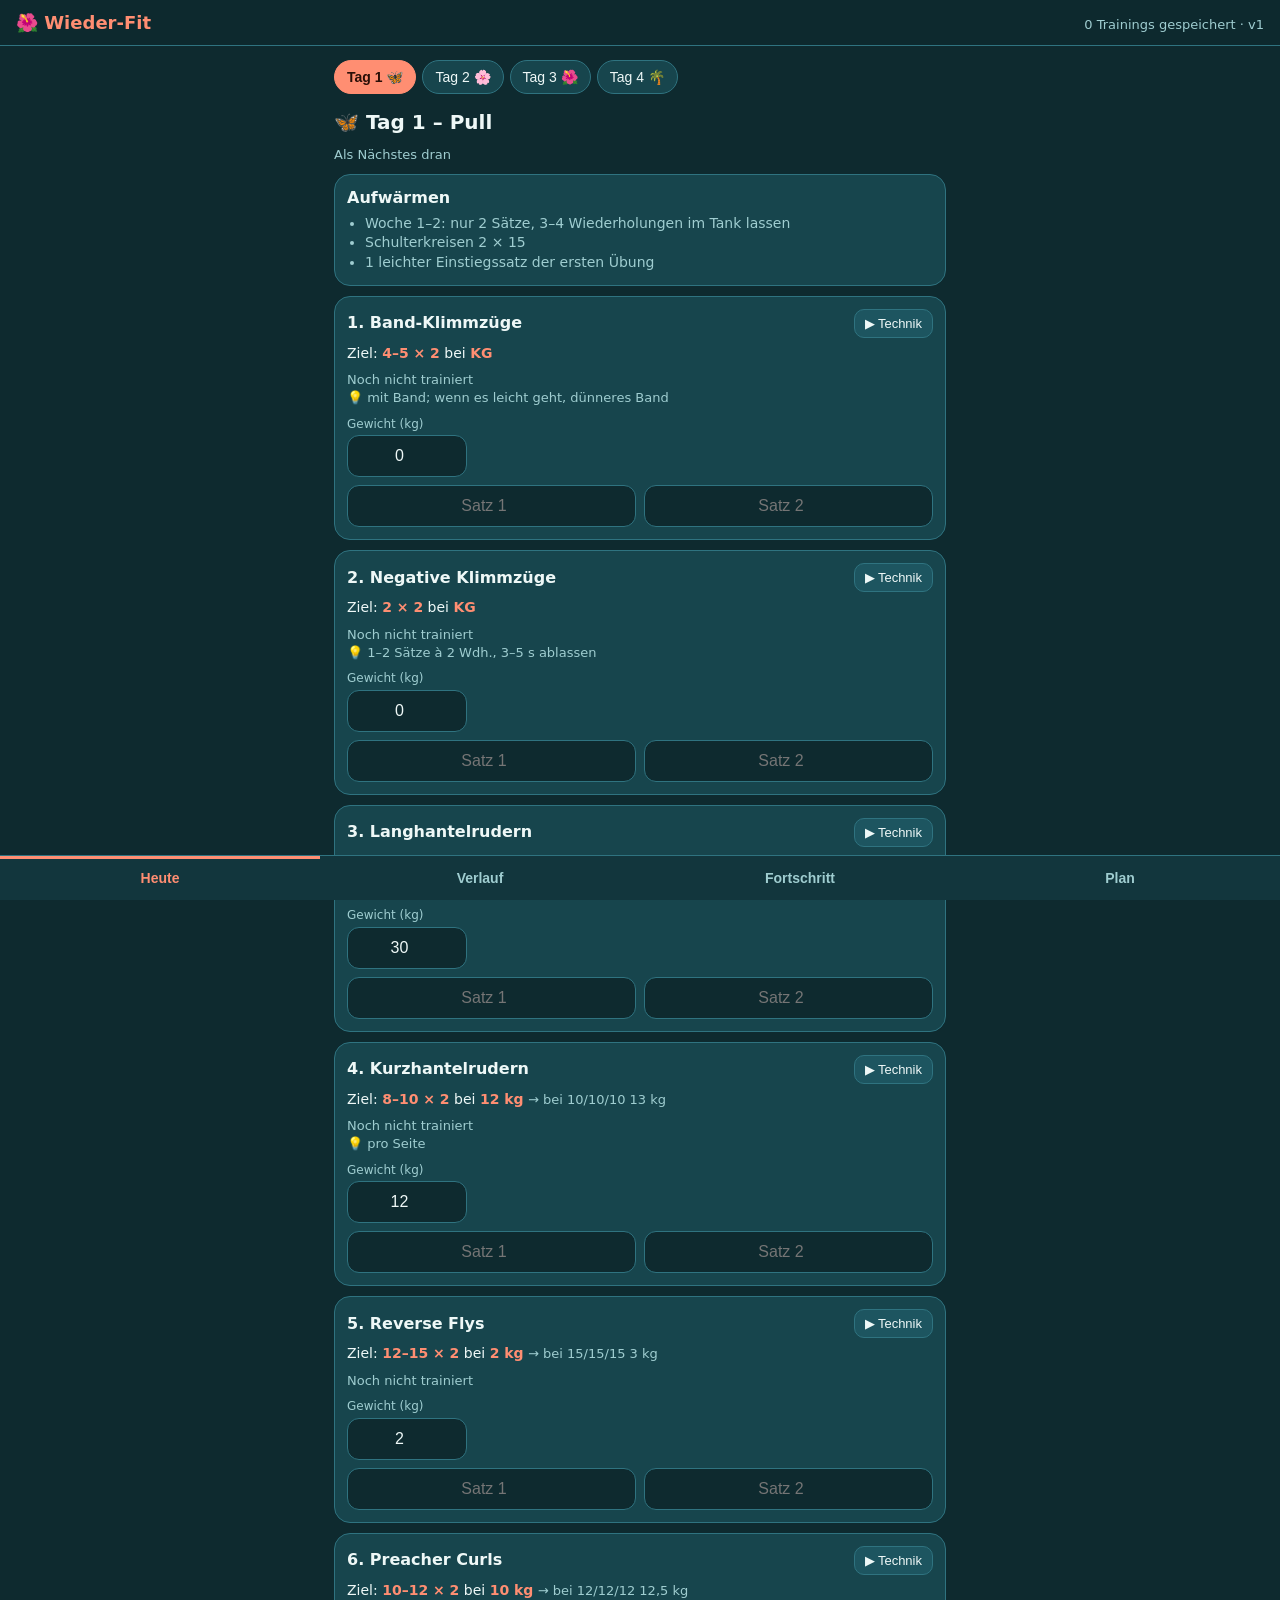
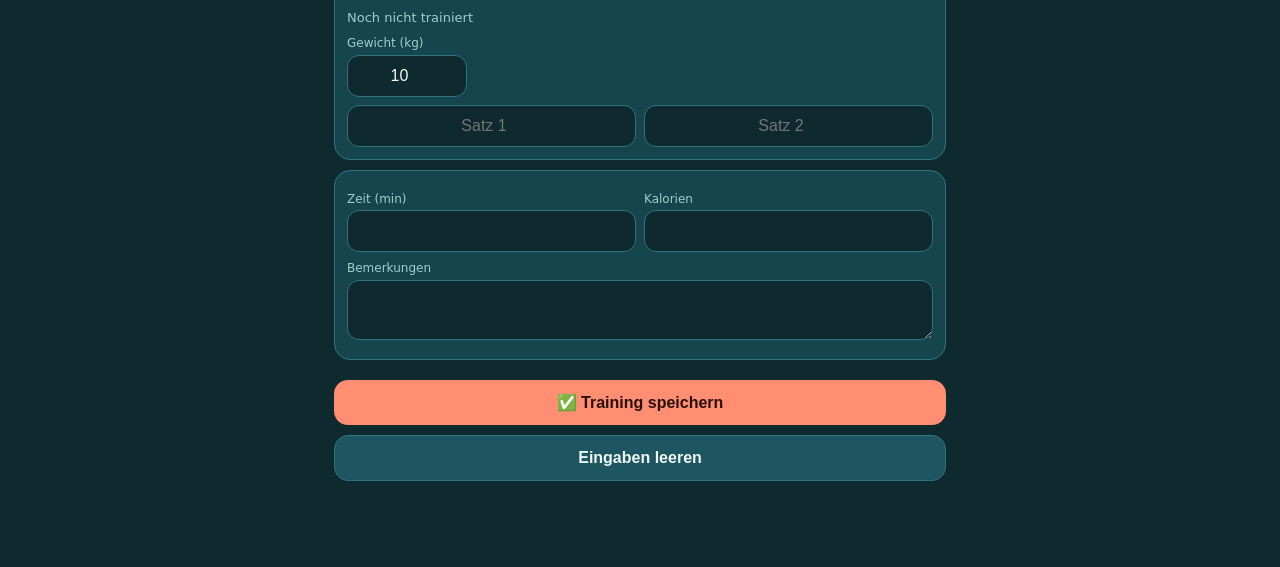
==== sie/index.html @ 88bca6ba "Wieder-Fit: eigene App für die Partnerin unter /sie/ Co-Authored-By: Claude Sonnet 5.5 <noreply@anth" ====
<!doctype html>
<html lang="de">
<head>
<meta charset="utf-8">
<meta name="viewport" content="width=device-width, initial-scale=1, viewport-fit=cover">
<meta name="theme-color" content="#12363d">
<link rel="manifest" href="manifest.webmanifest">
<link rel="icon" href="icon-192.png">
<link rel="apple-touch-icon" href="icon-192.png">
<title>Wieder-Fit</title>
<link rel="stylesheet" href="style.css">
</head>
<body>
<header class="top">
  <div class="brand">🌺 Wieder-Fit</div>
  <div id="sub" class="sub"></div>
</header>
<main id="view"></main>
<nav class="tabs">
  <button data-tab="heute" class="on">Heute</button>
  <button data-tab="verlauf">Verlauf</button>
  <button data-tab="fortschritt">Fortschritt</button>
  <button data-tab="plan">Plan</button>
</nav>
<dialog id="dlg"></dialog>
<div id="toast" class="toast" hidden></div>
<script src="plan.js"></script>
<script src="logic.js"></script>
<script src="howto.js"></script>
<script src="app.js"></script>
</body>
</html>
---- sie/style.css ----
:root{
  --bg:#0e2a2f; --bg2:#12363d; --card:#17454d; --card2:#1d5560; --line:#2f7380;
  --text:#eef8f7; --muted:#9fcdd0; --accent:#ff8e72; --accent2:#f2c14e; --danger:#ef7b6b;
}
*{box-sizing:border-box;-webkit-tap-highlight-color:transparent}
html,body{margin:0;background:var(--bg);color:var(--text);font:16px/1.4 system-ui,-apple-system,Segoe UI,Roboto,sans-serif}
body{min-height:100vh;background:
  radial-gradient(900px 400px at 100% -10%,rgba(255,142,114,.10),transparent 60%),
  radial-gradient(700px 400px at -10% 110%,rgba(60,160,170,.18),transparent 60%),var(--bg);
  padding-bottom:calc(72px + env(safe-area-inset-bottom))}
.top{position:sticky;top:0;z-index:5;background:rgba(14,42,47,.92);backdrop-filter:blur(8px);
  padding:calc(10px + env(safe-area-inset-top)) 16px 10px;border-bottom:1px solid var(--line);display:flex;justify-content:space-between;align-items:baseline;gap:8px}
.brand{font-weight:700;font-size:18px;color:var(--accent)}
.sub{color:var(--muted);font-size:13px}
main{padding:12px 14px;max-width:640px;margin:0 auto}
.tabs{position:fixed;left:0;right:0;bottom:0;display:flex;background:var(--bg2);border-top:1px solid var(--line);padding-bottom:env(safe-area-inset-bottom);z-index:6}
.tabs button{flex:1;background:none;border:0;color:var(--muted);padding:14px 4px;font-size:14px;font-weight:600}
.tabs button.on{color:var(--accent);box-shadow:inset 0 3px 0 var(--accent)}
h2{margin:6px 0 10px;font-size:20px}
h3{margin:0;font-size:16px}
.card{background:var(--card);border:1px solid var(--line);border-radius:16px;padding:12px;margin:10px 0}
.card.pulley{border-left:4px solid var(--accent2)}
.row{display:flex;gap:8px;align-items:center;flex-wrap:wrap}
.spread{justify-content:space-between}
.muted{color:var(--muted);font-size:13px}
.badge{display:inline-block;background:var(--accent2);color:#2b2100;border-radius:999px;font-size:11px;font-weight:700;padding:2px 8px;margin-left:6px;vertical-align:middle}
.goal{margin:6px 0 8px;font-size:14px}
.goal b{color:var(--accent)}
.up{color:var(--accent);font-weight:700}
.sets{display:grid;grid-template-columns:repeat(auto-fit,minmax(58px,1fr));gap:8px;margin-top:8px}
input,select,textarea{width:100%;background:var(--bg);color:var(--text);border:1px solid var(--line);border-radius:12px;padding:11px 10px;font-size:16px;text-align:center}
textarea{text-align:left}
input:focus,select:focus,textarea:focus{outline:2px solid var(--accent);border-color:var(--accent)}
label.f{display:block;font-size:12px;color:var(--muted);margin:8px 0 3px}
.wgt{max-width:120px}
button.btn{background:var(--accent);color:#2a0f08;border:0;border-radius:14px;padding:13px 16px;font-size:16px;font-weight:700;width:100%;margin-top:10px}
a.btn{display:block;text-align:center;text-decoration:none;border-radius:14px;padding:13px 16px;font-size:16px;font-weight:700;margin-top:10px;background:var(--accent);color:#2a0f08}
button.btn.sec{background:var(--card2);color:var(--text);border:1px solid var(--line)}
button.btn.dng{background:transparent;color:var(--danger);border:1px solid var(--danger)}
button.small{background:var(--card2);color:var(--text);border:1px solid var(--line);border-radius:10px;padding:6px 10px;font-size:13px}
.daypick{display:flex;gap:6px;overflow-x:auto;padding:2px 0 8px}
.daypick button{flex:0 0 auto;background:var(--card);border:1px solid var(--line);color:var(--text);border-radius:999px;padding:8px 12px;font-size:14px}
.daypick button.on{background:var(--accent);color:#2a0f08;border-color:var(--accent);font-weight:700}
.warm{font-size:14px;color:var(--muted);margin:4px 0 0;padding-left:18px}
.toast{position:fixed;left:12px;right:12px;bottom:calc(84px + env(safe-area-inset-bottom));background:var(--accent);color:#2a0f08;border-radius:14px;padding:12px 14px;font-weight:600;z-index:20;box-shadow:0 6px 20px rgba(0,0,0,.4)}
dialog{background:var(--bg2);color:var(--text);border:1px solid var(--line);border-radius:18px;padding:16px;width:min(92vw,520px);max-height:88vh;overflow:auto}
dialog::backdrop{background:rgba(0,0,0,.6)}
.chart{width:100%;height:auto;background:var(--bg);border-radius:12px;border:1px solid var(--line)}
.list-item{display:flex;justify-content:space-between;gap:8px;align-items:center;padding:10px 0;border-bottom:1px solid var(--line)}
.list-item:last-child{border-bottom:0}
.empty{text-align:center;color:var(--muted);padding:30px 10px}
.grid2{display:grid;grid-template-columns:1fr 1fr;gap:8px}
.grid3{display:grid;grid-template-columns:1fr 1fr 1fr;gap:8px}
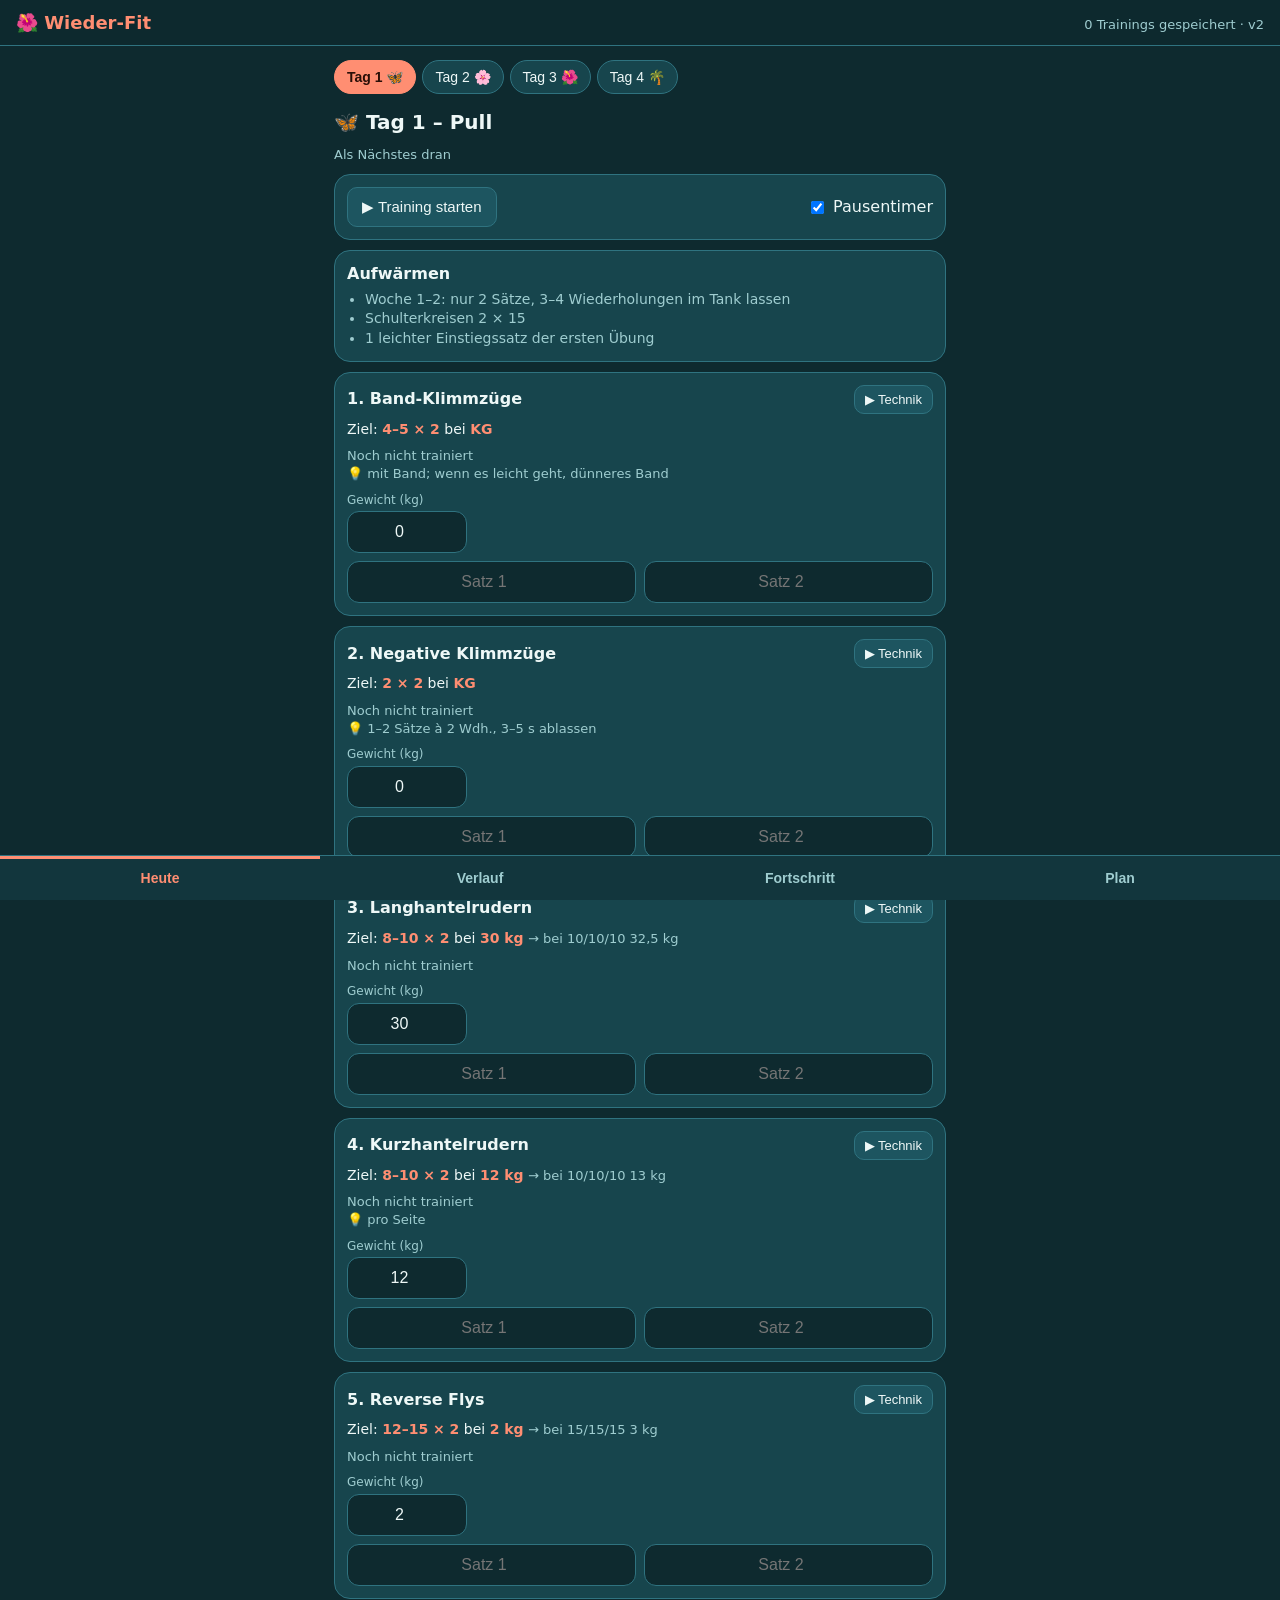
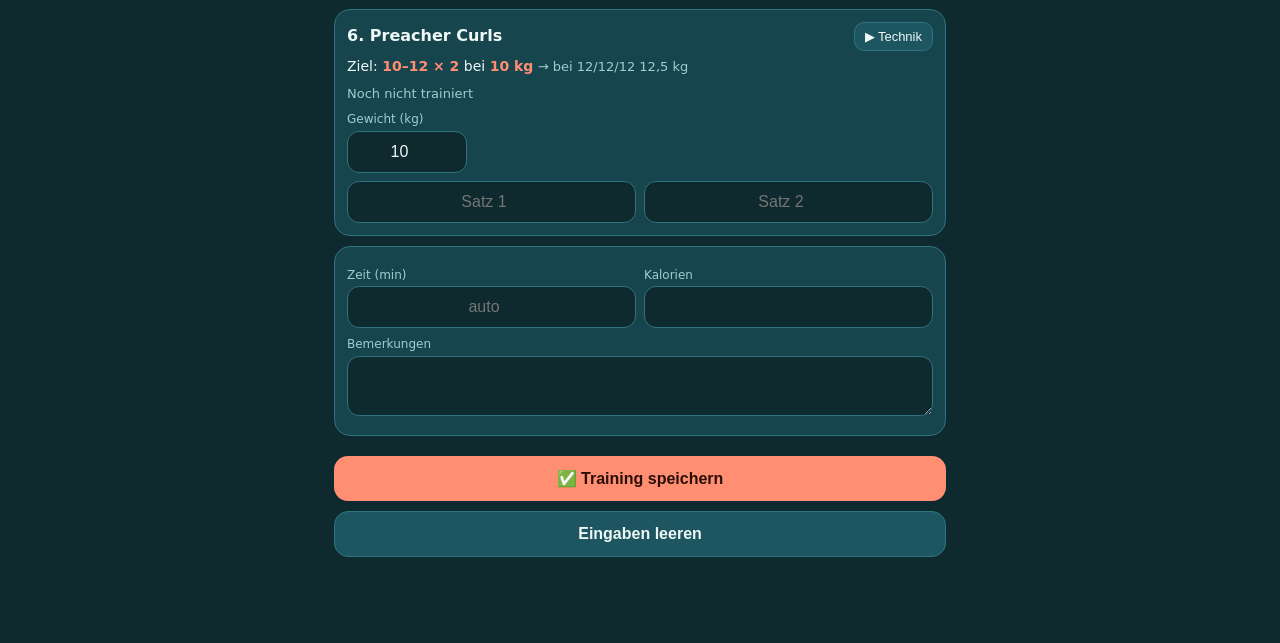
==== commit 7fb5cf53: "Pausentimer, Stoppuhr mit automatischer Zeit, Backup-Erinnerung, Wiedereinstieg-Button (beide Apps) " ====
--- a/sie/index.html
+++ b/sie/index.html
@@ -22,6 +22,7 @@
   <button data-tab="fortschritt">Fortschritt</button>
   <button data-tab="plan">Plan</button>
 </nav>
+<div id="rest" class="rest" hidden><div id="rest-prog" class="rest-prog"></div><div class="row spread rest-in"><span id="rest-txt"></span><span class="row"><button class="small" data-rest="-15">−15</button><button class="small" data-rest="15">+15</button><button class="small" data-rest="stop">✕</button></span></div></div>
 <dialog id="dlg"></dialog>
 <div id="toast" class="toast" hidden></div>
 <script src="plan.js"></script>
--- a/sie/style.css
+++ b/sie/style.css
@@ -51,3 +51,10 @@
 .empty{text-align:center;color:var(--muted);padding:30px 10px}
 .grid2{display:grid;grid-template-columns:1fr 1fr;gap:8px}
 .grid3{display:grid;grid-template-columns:1fr 1fr 1fr;gap:8px}
+.rest{position:fixed;left:10px;right:10px;bottom:calc(62px + env(safe-area-inset-bottom));z-index:8;background:var(--bg2);border:1px solid var(--accent);border-radius:14px;overflow:hidden;box-shadow:0 6px 20px rgba(0,0,0,.45)}
+.rest[hidden]{display:none}
+.rest-prog{position:absolute;left:0;top:0;bottom:0;width:0;background:var(--card2);transition:width .5s linear}
+.rest-in{position:relative;padding:8px 10px}
+.rest b{font-size:20px;font-variant-numeric:tabular-nums}
+.rest.done{background:var(--accent);color:#14290b;font-weight:700}
+.rest.done .rest-prog{display:none}
